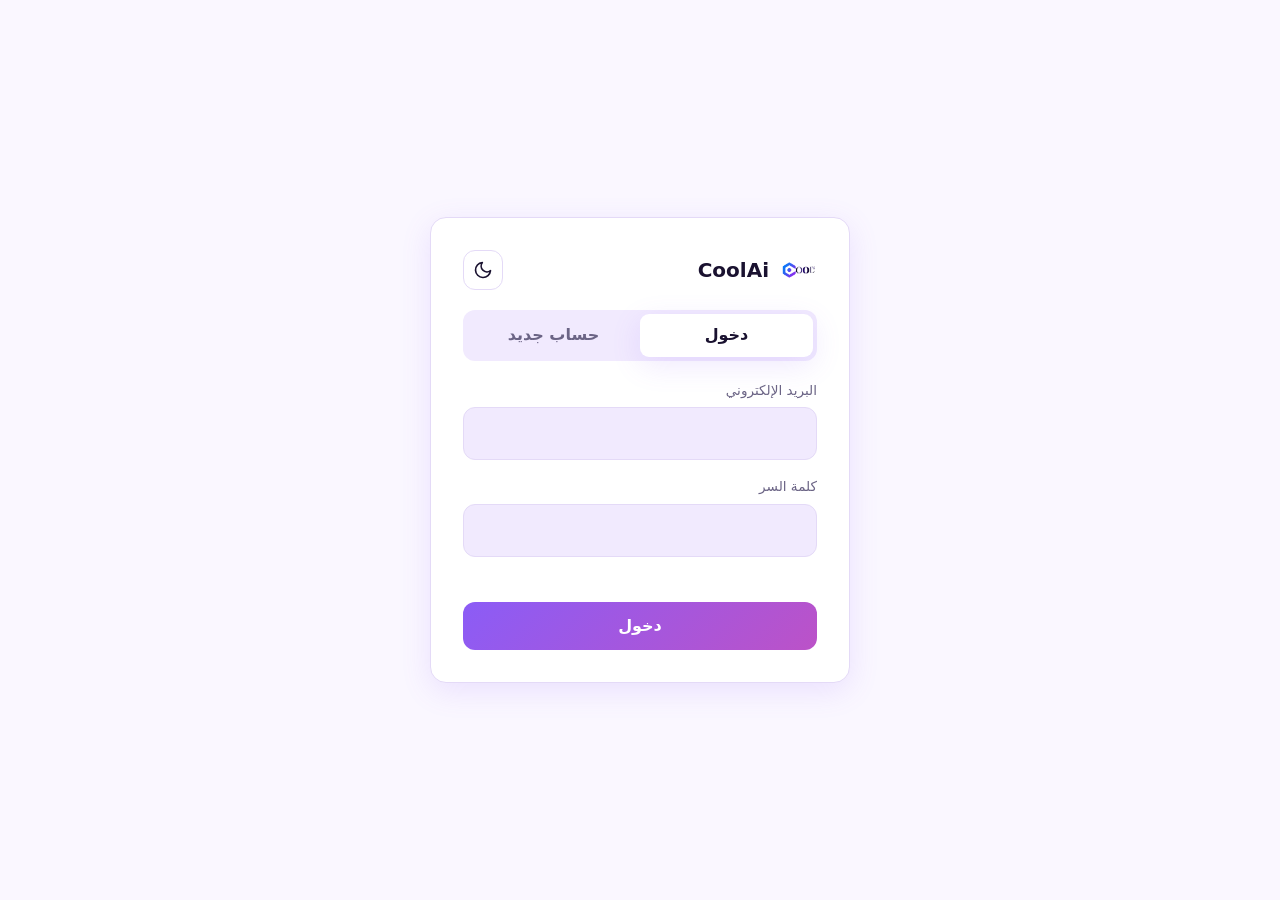
==== log/login.html @ a1fe57a4 "first commit" ====
<!DOCTYPE html><html lang="ar" dir="rtl"><head><meta charset="UTF-8"><meta name="viewport" content="width=device-width,initial-scale=1"><title>CoolAi - الدخول</title><link rel="icon" href="../img/fav.png"><script src="../core/theme.js"></script><link rel="stylesheet" href="../core/base.css"><link rel="stylesheet" href="login.css"></head><body>
<div class="auth"><div class="card"><div class="row" style="justify-content:space-between"><a class="brand" href="../"><img src="../img/logo.png" alt="">CoolAi</a><button class="icon-btn" onclick="toggleTheme()" aria-label="theme"><svg class="i-sun" viewBox="0 0 24 24"><circle cx="12" cy="12" r="4"/><path d="M12 2v2M12 20v2M4.9 4.9l1.4 1.4M17.7 17.7l1.4 1.4M2 12h2M20 12h2M4.9 19.1l1.4-1.4M17.7 6.3l1.4-1.4"/></svg><svg class="i-moon" viewBox="0 0 24 24"><path d="M21 12.8A9 9 0 1 1 11.2 3a7 7 0 0 0 9.8 9.8z"/></svg></button></div>
<div class="tabs"><button id="t-login" class="on">دخول</button><button id="t-signup">حساب جديد</button></div>
<form id="f" novalidate><div class="field" id="g-name" hidden><label>الاسم</label><input id="name" maxlength="40" autocomplete="name"></div>
<div class="field"><label>البريد الإلكتروني</label><input id="email" type="email" autocomplete="email" dir="ltr"></div>
<div class="field"><label>كلمة السر</label><input id="password" type="password" autocomplete="current-password" dir="ltr"></div>
<div class="field" id="g-code" hidden><label>كود الدعوة (اختياري)</label><input id="invite" maxlength="12" dir="ltr"></div>
<div class="err" id="err"></div><button class="btn primary block" id="go">دخول</button></form></div></div>
<script src="../core/config.js"></script><script src="../core/api.js"></script><script src="login.js"></script></body></html>
---- core/base.css ----
:root{--bg:#faf7ff;--surface:#fff;--surface2:#f1eafe;--border:#e4daf7;--text:#1a1230;--muted:#6b6485;--brand:#8b5cf6;--brand2:#ec4899;--grad:linear-gradient(135deg,var(--brand),var(--brand2));--danger:#ef4444;--shadow:0 8px 30px rgba(139,92,246,.14);--r:16px}
[data-theme=dark]{--bg:#0c0a16;--surface:#151226;--surface2:#1d1933;--border:#2b2547;--text:#f1ecff;--muted:#9a93b8;--shadow:0 8px 30px rgba(0,0,0,.35)}
*{box-sizing:border-box;margin:0;padding:0}
html{scroll-behavior:smooth}
body{font-family:'Segoe UI',Tahoma,system-ui,sans-serif;background:var(--bg);color:var(--text);line-height:1.6;transition:background .25s,color .25s}
a{color:inherit;text-decoration:none}button,input,textarea{font:inherit;color:inherit}
.brand{display:flex;align-items:center;gap:10px;font-weight:800;font-size:1.25rem}.brand img{width:38px;height:38px;border-radius:10px}
.btn{display:inline-flex;align-items:center;justify-content:center;gap:8px;padding:.7rem 1.3rem;border-radius:12px;border:1px solid var(--border);background:var(--surface);cursor:pointer;font-weight:700;transition:transform .15s,box-shadow .2s}
.btn:hover{transform:translateY(-1px);box-shadow:var(--shadow)}
.btn.primary{background:var(--grad);color:#fff;border:0}.btn.block{width:100%}.btn:disabled{opacity:.55;cursor:not-allowed;transform:none}
.icon-btn{width:40px;height:40px;border-radius:12px;border:1px solid var(--border);background:var(--surface);cursor:pointer;display:grid;place-items:center}
.icon-btn svg,.nav a svg{width:20px;height:20px;stroke:currentColor;fill:none;stroke-width:2;stroke-linecap:round;stroke-linejoin:round}
[data-theme=dark] .i-moon,[data-theme=light] .i-sun{display:none}
.row{display:flex;gap:.6rem;align-items:center}
.grad{background:var(--grad);-webkit-background-clip:text;background-clip:text;color:transparent}
.card{background:var(--surface);border:1px solid var(--border);border-radius:var(--r);padding:1.4rem;box-shadow:var(--shadow)}
.card .ic{width:44px;height:44px;border-radius:12px;background:var(--grad);display:grid;place-items:center;margin-bottom:.8rem;color:#fff}
.card .ic svg{width:22px;height:22px;stroke:#fff;fill:none;stroke-width:2}
.card p{color:var(--muted);font-size:.92rem}
.grad{background-size:200% 200%}
@keyframes rise{from{opacity:0;transform:translateY(18px)}}
@keyframes float{50%{transform:translateY(-6px)}}
@keyframes blob{50%{transform:translate(30px,-20px) scale(1.12)}}
@keyframes shimmer{to{background-position:-200% 0}}
@keyframes pop{40%{transform:scale(1.4)}}
@keyframes grad{50%{background-position:100% 50%}}
.rise{animation:rise .5s both}
.btn.primary{background-size:200% 200%;animation:grad 6s ease infinite}
.btn:active,.icon-btn:active{transform:scale(.95)}
.icon-btn{transition:transform .15s,border-color .2s}.icon-btn:hover{border-color:var(--brand)}
.brand img{animation:float 4s ease-in-out infinite}
.card{transition:transform .25s,box-shadow .25s}.card:hover{transform:translateY(-3px)}
.skel{height:120px;border-radius:16px;margin-bottom:1rem;background:linear-gradient(90deg,var(--surface2) 25%,var(--surface) 50%,var(--surface2) 75%);background-size:200% 100%;animation:shimmer 1.4s infinite}
.avatar{width:42px;height:42px;border-radius:50%;background:var(--grad);color:#fff;display:grid;place-items:center;font-weight:800;flex:none}
@media(prefers-reduced-motion:reduce){*{animation:none!important;transition:none!important}}
---- log/login.css ----
.auth{min-height:100vh;display:grid;place-items:center;padding:1rem}
.auth .card{width:100%;max-width:420px;padding:2rem}
.tabs{display:grid;grid-template-columns:1fr 1fr;background:var(--surface2);border-radius:12px;padding:4px;margin:1.2rem 0}
.tabs button{border:0;background:none;padding:.55rem;border-radius:9px;cursor:pointer;font-weight:700;color:var(--muted)}
.tabs button.on{background:var(--surface);color:var(--text);box-shadow:var(--shadow)}
.field{margin-bottom:1rem}.field label{display:block;font-size:.85rem;color:var(--muted);margin-bottom:.35rem}
.field input,.composer textarea{width:100%;padding:.8rem 1rem;background:var(--surface2);border:1px solid var(--border);border-radius:12px;outline:none;transition:border .2s}
.field input:focus,.composer textarea:focus{border-color:var(--brand)}
.err{color:var(--danger);font-size:.85rem;min-height:1.2rem;margin-bottom:.6rem}
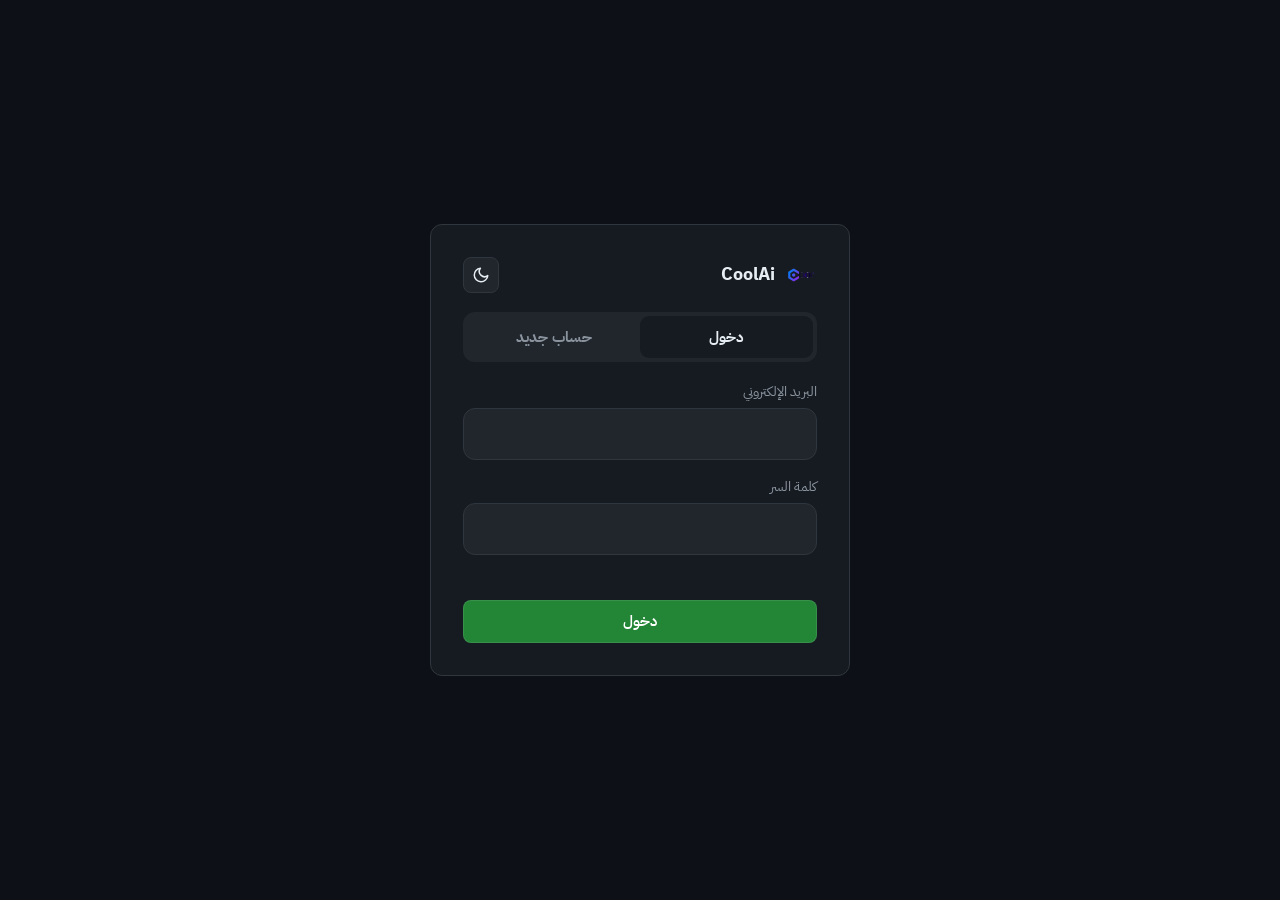
==== commit 5b378ed2: "hello" ====
--- a/log/login.html
+++ b/log/login.html
@@ -1,9 +1,9 @@
-<!DOCTYPE html><html lang="ar" dir="rtl"><head><meta charset="UTF-8"><meta name="viewport" content="width=device-width,initial-scale=1"><title>CoolAi - الدخول</title><link rel="icon" href="../img/fav.png"><script src="../core/theme.js"></script><link rel="stylesheet" href="../core/base.css"><link rel="stylesheet" href="login.css"></head><body>
+<!DOCTYPE html><html lang="ar" dir="rtl"><head><meta name="theme-color" content="#0d1117"><meta charset="UTF-8"><meta name="viewport" content="width=device-width,initial-scale=1"><title>CoolAi - الدخول</title><link rel="icon" href="../img/fav.png"><script src="../core/theme.js"></script><link rel="stylesheet" href="../core/base.css"><link rel="stylesheet" href="login.css"></head><body>
 <div class="auth"><div class="card"><div class="row" style="justify-content:space-between"><a class="brand" href="../"><img src="../img/logo.png" alt="">CoolAi</a><button class="icon-btn" onclick="toggleTheme()" aria-label="theme"><svg class="i-sun" viewBox="0 0 24 24"><circle cx="12" cy="12" r="4"/><path d="M12 2v2M12 20v2M4.9 4.9l1.4 1.4M17.7 17.7l1.4 1.4M2 12h2M20 12h2M4.9 19.1l1.4-1.4M17.7 6.3l1.4-1.4"/></svg><svg class="i-moon" viewBox="0 0 24 24"><path d="M21 12.8A9 9 0 1 1 11.2 3a7 7 0 0 0 9.8 9.8z"/></svg></button></div>
 <div class="tabs"><button id="t-login" class="on">دخول</button><button id="t-signup">حساب جديد</button></div>
 <form id="f" novalidate><div class="field" id="g-name" hidden><label>الاسم</label><input id="name" maxlength="40" autocomplete="name"></div>
 <div class="field"><label>البريد الإلكتروني</label><input id="email" type="email" autocomplete="email" dir="ltr"></div>
 <div class="field"><label>كلمة السر</label><input id="password" type="password" autocomplete="current-password" dir="ltr"></div>
 <div class="field" id="g-code" hidden><label>كود الدعوة (اختياري)</label><input id="invite" maxlength="12" dir="ltr"></div>
-<div class="err" id="err"></div><button class="btn primary block" id="go">دخول</button></form></div></div>
+<div id="ts" style="margin-bottom:1rem"></div><div class="err" id="err"></div><button class="btn primary block" id="go">دخول</button></form></div></div>
 <script src="../core/config.js"></script><script src="../core/api.js"></script><script src="login.js"></script></body></html>
--- a/core/base.css
+++ b/core/base.css
@@ -1,35 +1,40 @@
-:root{--bg:#faf7ff;--surface:#fff;--surface2:#f1eafe;--border:#e4daf7;--text:#1a1230;--muted:#6b6485;--brand:#8b5cf6;--brand2:#ec4899;--grad:linear-gradient(135deg,var(--brand),var(--brand2));--danger:#ef4444;--shadow:0 8px 30px rgba(139,92,246,.14);--r:16px}
-[data-theme=dark]{--bg:#0c0a16;--surface:#151226;--surface2:#1d1933;--border:#2b2547;--text:#f1ecff;--muted:#9a93b8;--shadow:0 8px 30px rgba(0,0,0,.35)}
+@import url('https://fonts.googleapis.com/css2?family=IBM+Plex+Sans+Arabic:wght@400;500;600;700&family=JetBrains+Mono:wght@400;600&display=swap');
+:root,[data-theme=github]{--bg:#0d1117;--surface:#161b22;--surface2:#21262d;--border:#30363d;--text:#e6edf3;--muted:#8b949e;--brand:#238636;--brand-h:#3fb950;--danger:#f85149;--gold:#d29922;--r:12px}
+[data-theme=vscode]{--bg:#1e1e1e;--surface:#252526;--surface2:#2d2d30;--border:#3c3c3c;--text:#d4d4d4;--muted:#858585;--brand:#1f8a70;--brand-h:#4ec9b0;--danger:#f48771;--gold:#dcdcaa}
+:root{--brand2:var(--brand-h);--grad:var(--brand)}
 *{box-sizing:border-box;margin:0;padding:0}
-html{scroll-behavior:smooth}
-body{font-family:'Segoe UI',Tahoma,system-ui,sans-serif;background:var(--bg);color:var(--text);line-height:1.6;transition:background .25s,color .25s}
-a{color:inherit;text-decoration:none}button,input,textarea{font:inherit;color:inherit}
-.brand{display:flex;align-items:center;gap:10px;font-weight:800;font-size:1.25rem}.brand img{width:38px;height:38px;border-radius:10px}
-.btn{display:inline-flex;align-items:center;justify-content:center;gap:8px;padding:.7rem 1.3rem;border-radius:12px;border:1px solid var(--border);background:var(--surface);cursor:pointer;font-weight:700;transition:transform .15s,box-shadow .2s}
-.btn:hover{transform:translateY(-1px);box-shadow:var(--shadow)}
-.btn.primary{background:var(--grad);color:#fff;border:0}.btn.block{width:100%}.btn:disabled{opacity:.55;cursor:not-allowed;transform:none}
-.icon-btn{width:40px;height:40px;border-radius:12px;border:1px solid var(--border);background:var(--surface);cursor:pointer;display:grid;place-items:center}
-.icon-btn svg,.nav a svg{width:20px;height:20px;stroke:currentColor;fill:none;stroke-width:2;stroke-linecap:round;stroke-linejoin:round}
-[data-theme=dark] .i-moon,[data-theme=light] .i-sun{display:none}
+[hidden]{display:none!important}
+html{color-scheme:dark}
+body{font-family:'IBM Plex Sans Arabic','Segoe UI',Tahoma,system-ui,sans-serif;font-size:15px;background:var(--bg);color:var(--text);line-height:1.6}
+a{color:inherit;text-decoration:none}button,input,textarea,select{font:inherit;color:inherit}
+:focus-visible{outline:2px solid var(--brand-h);outline-offset:2px}
+::-webkit-scrollbar{width:10px;height:10px}::-webkit-scrollbar-thumb{background:var(--border);border-radius:8px;border:2px solid var(--bg)}
+.brand{display:flex;align-items:center;gap:10px;font-weight:700;font-size:1.15rem}.brand img{width:32px;height:32px;border-radius:8px}
+.btn{display:inline-flex;align-items:center;justify-content:center;gap:8px;padding:.55rem 1rem;border-radius:8px;border:1px solid var(--border);background:var(--surface2);cursor:pointer;font-weight:600;font-size:.92rem;transition:background .15s,border-color .15s}
+.btn:hover{border-color:var(--muted)}
+.btn.primary{background:var(--brand);border-color:rgba(240,246,252,.1);color:#fff}.btn.primary:hover{background:var(--brand-h);color:#0d1117}
+.btn.block{width:100%}.btn:disabled{opacity:.5;cursor:not-allowed}
+.icon-btn{width:36px;height:36px;border-radius:8px;border:1px solid var(--border);background:var(--surface2);cursor:pointer;display:grid;place-items:center;flex:none;transition:border-color .15s}.icon-btn:hover{border-color:var(--muted)}
+.icon-btn svg,.nav a svg{width:18px;height:18px;stroke:currentColor;fill:none;stroke-width:2;stroke-linecap:round;stroke-linejoin:round;flex:none}
+.i-sun{display:none}
 .row{display:flex;gap:.6rem;align-items:center}
-.grad{background:var(--grad);-webkit-background-clip:text;background-clip:text;color:transparent}
-.card{background:var(--surface);border:1px solid var(--border);border-radius:var(--r);padding:1.4rem;box-shadow:var(--shadow)}
-.card .ic{width:44px;height:44px;border-radius:12px;background:var(--grad);display:grid;place-items:center;margin-bottom:.8rem;color:#fff}
-.card .ic svg{width:22px;height:22px;stroke:#fff;fill:none;stroke-width:2}
+.grad{color:var(--brand-h)}
+.card{background:var(--surface);border:1px solid var(--border);border-radius:var(--r);padding:1.2rem}
+.card .ic{width:40px;height:40px;border-radius:8px;background:var(--surface2);border:1px solid var(--border);display:grid;place-items:center;margin-bottom:.8rem;color:var(--brand-h)}
+.card .ic svg{width:20px;height:20px;stroke:currentColor;fill:none;stroke-width:2}
 .card p{color:var(--muted);font-size:.92rem}
-.grad{background-size:200% 200%}
-@keyframes rise{from{opacity:0;transform:translateY(18px)}}
-@keyframes float{50%{transform:translateY(-6px)}}
-@keyframes blob{50%{transform:translate(30px,-20px) scale(1.12)}}
+.field{margin-bottom:1rem}.field label{display:block;font-size:.85rem;color:var(--muted);margin-bottom:.35rem}
+.field input,.compose textarea{width:100%;padding:.65rem .85rem;background:var(--bg);border:1px solid var(--border);border-radius:8px;outline:none}
+.field input:focus,.compose textarea:focus{border-color:var(--brand-h)}
+.err{color:var(--danger);font-size:.85rem;min-height:1.2rem}
+.pill{display:inline-flex;gap:6px;align-items:center;padding:.25rem .75rem;border-radius:99px;background:var(--surface2);border:1px solid var(--border);font-size:.85rem;font-weight:600}
+.pill.low{color:var(--danger);border-color:var(--danger)}
+.coin{display:inline-grid;place-items:center;width:18px;height:18px;border-radius:50%;background:var(--gold);color:#1a1300;font:700 11px/1 'JetBrains Mono',monospace;font-style:normal;flex:none}
+.avatar{width:40px;height:40px;border-radius:50%;background:var(--brand);color:#fff;display:grid;place-items:center;font-weight:700;flex:none;overflow:hidden}
+.skel{height:120px;border-radius:12px;margin-bottom:1rem;background:linear-gradient(90deg,var(--surface2) 25%,var(--surface) 50%,var(--surface2) 75%);background-size:200% 100%;animation:shimmer 1.4s infinite}
 @keyframes shimmer{to{background-position:-200% 0}}
-@keyframes pop{40%{transform:scale(1.4)}}
-@keyframes grad{50%{background-position:100% 50%}}
-.rise{animation:rise .5s both}
-.btn.primary{background-size:200% 200%;animation:grad 6s ease infinite}
-.btn:active,.icon-btn:active{transform:scale(.95)}
-.icon-btn{transition:transform .15s,border-color .2s}.icon-btn:hover{border-color:var(--brand)}
-.brand img{animation:float 4s ease-in-out infinite}
-.card{transition:transform .25s,box-shadow .25s}.card:hover{transform:translateY(-3px)}
-.skel{height:120px;border-radius:16px;margin-bottom:1rem;background:linear-gradient(90deg,var(--surface2) 25%,var(--surface) 50%,var(--surface2) 75%);background-size:200% 100%;animation:shimmer 1.4s infinite}
-.avatar{width:42px;height:42px;border-radius:50%;background:var(--grad);color:#fff;display:grid;place-items:center;font-weight:800;flex:none}
+@keyframes rise{from{opacity:0;transform:translateY(8px)}}
+@keyframes b{50%{transform:translateY(-4px);opacity:.4}}
+@keyframes pop{40%{transform:scale(1.35)}}
+.rise{animation:rise .3s both}
 @media(prefers-reduced-motion:reduce){*{animation:none!important;transition:none!important}}
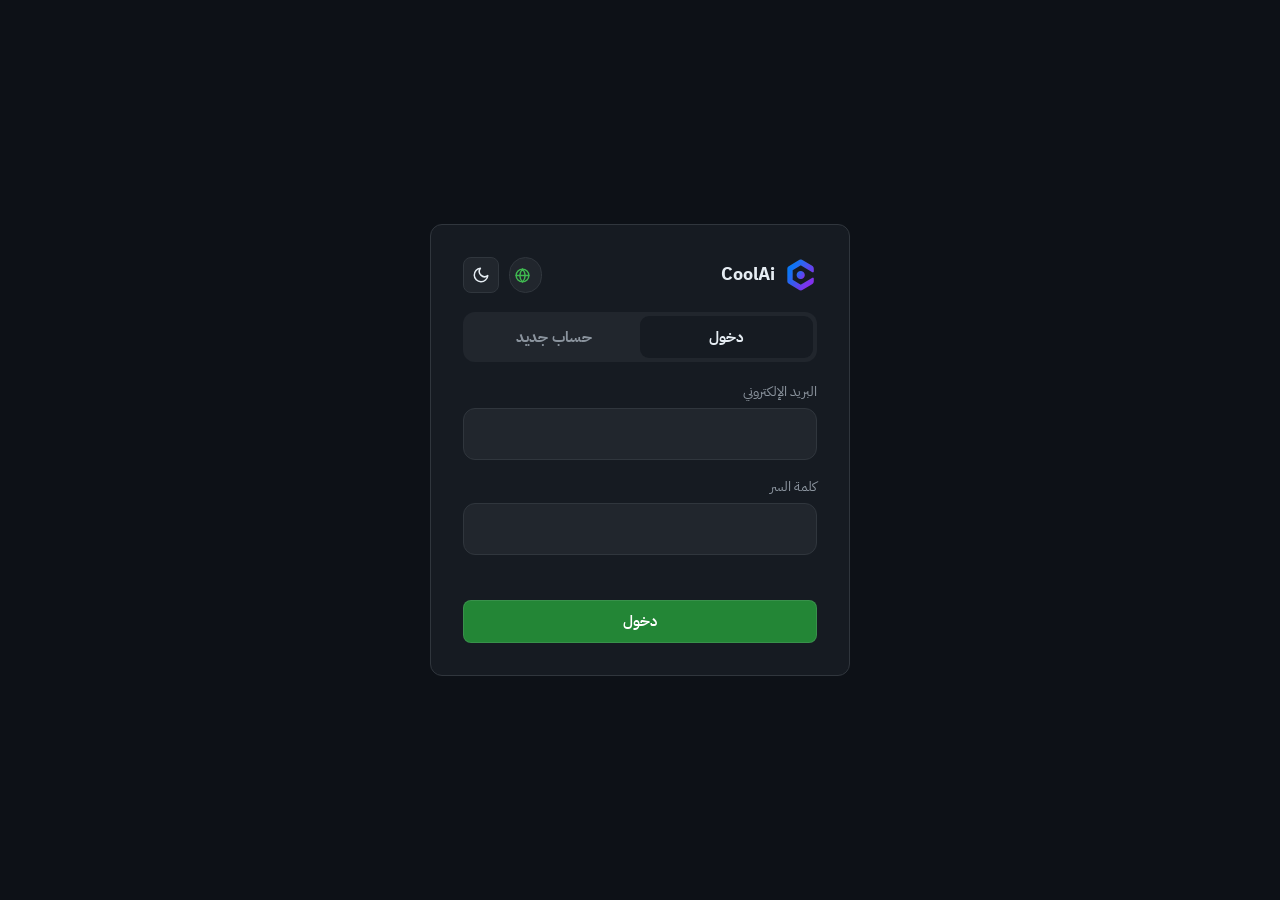
==== commit 32707bdb: "V105.2" ====
--- a/log/login.html
+++ b/log/login.html
@@ -1,9 +1,9 @@
 <!DOCTYPE html><html lang="ar" dir="rtl"><head><meta name="theme-color" content="#0d1117"><meta charset="UTF-8"><meta name="viewport" content="width=device-width,initial-scale=1"><title>CoolAi - الدخول</title><link rel="icon" href="../img/fav.png"><script src="../core/theme.js"></script><link rel="stylesheet" href="../core/base.css"><link rel="stylesheet" href="login.css"></head><body>
-<div class="auth"><div class="card"><div class="row" style="justify-content:space-between"><a class="brand" href="../"><img src="../img/logo.png" alt="">CoolAi</a><button class="icon-btn" onclick="toggleTheme()" aria-label="theme"><svg class="i-sun" viewBox="0 0 24 24"><circle cx="12" cy="12" r="4"/><path d="M12 2v2M12 20v2M4.9 4.9l1.4 1.4M17.7 17.7l1.4 1.4M2 12h2M20 12h2M4.9 19.1l1.4-1.4M17.7 6.3l1.4-1.4"/></svg><svg class="i-moon" viewBox="0 0 24 24"><path d="M21 12.8A9 9 0 1 1 11.2 3a7 7 0 0 0 9.8 9.8z"/></svg></button></div>
+<div class="auth"><div class="card"><div class="row" style="justify-content:space-between"><a class="brand" href="../"><img src="../img/logo.png" alt="">CoolAi</a><div class="row"><div id="google_translate_element" class="tr"></div><button class="icon-btn" data-tt aria-label="theme"><svg class="i-sun" viewBox="0 0 24 24"><circle cx="12" cy="12" r="4"/><path d="M12 2v2M12 20v2M4.9 4.9l1.4 1.4M17.7 17.7l1.4 1.4M2 12h2M20 12h2M4.9 19.1l1.4-1.4M17.7 6.3l1.4-1.4"/></svg><svg class="i-moon" viewBox="0 0 24 24"><path d="M21 12.8A9 9 0 1 1 11.2 3a7 7 0 0 0 9.8 9.8z"/></svg></button></div></div>
 <div class="tabs"><button id="t-login" class="on">دخول</button><button id="t-signup">حساب جديد</button></div>
 <form id="f" novalidate><div class="field" id="g-name" hidden><label>الاسم</label><input id="name" maxlength="40" autocomplete="name"></div>
 <div class="field"><label>البريد الإلكتروني</label><input id="email" type="email" autocomplete="email" dir="ltr"></div>
 <div class="field"><label>كلمة السر</label><input id="password" type="password" autocomplete="current-password" dir="ltr"></div>
 <div class="field" id="g-code" hidden><label>كود الدعوة (اختياري)</label><input id="invite" maxlength="12" dir="ltr"></div>
 <div id="ts" style="margin-bottom:1rem"></div><div class="err" id="err"></div><button class="btn primary block" id="go">دخول</button></form></div></div>
-<script src="../core/config.js"></script><script src="../core/api.js"></script><script src="login.js"></script></body></html>
+<script src="../core/config.js"></script><script src="../core/api.js"></script><script src="login.js"></script><script src="../core/translate.js"></script></body></html>
--- a/core/base.css
+++ b/core/base.css
@@ -38,3 +38,27 @@
 @keyframes pop{40%{transform:scale(1.35)}}
 .rise{animation:rise .3s both}
 @media(prefers-reduced-motion:reduce){*{animation:none!important;transition:none!important}}
+.ticker{background:#000;color:#fff;overflow:hidden;white-space:nowrap;height:32px;display:flex;align-items:center;border-bottom:1px solid #1f1f1f;flex:none;position:relative;z-index:40}
+.tk-track{display:flex;width:max-content;direction:ltr;animation:tk 30s linear infinite}
+.ticker:hover .tk-track{animation-play-state:paused}
+.tk-grp{display:flex;align-items:center;flex:none}
+.tk-b,.tk-r{font-weight:700;font-size:.88rem;padding:0 .2rem}
+.tk-b{color:#3b82f6}.tk-r{color:#ef4444}
+.tk-dot{font-style:normal;color:#fff;opacity:.85;padding:0 1rem}
+@keyframes tk{from{transform:translateX(-50%)}to{transform:translateX(0)}}
+.probadge{display:inline-flex;align-items:center;padding:.15rem .6rem;border-radius:99px;font:700 .75rem/1.4 'JetBrains Mono',monospace;letter-spacing:1px;color:#1a1300;background:linear-gradient(135deg,#f5d36b,#d29922);flex:none}
+.star{color:var(--gold);border-color:color-mix(in srgb,var(--gold) 55%,var(--border))}
+.star svg{fill:var(--gold);stroke:var(--gold);animation:twinkle 2.4s ease-in-out infinite}
+@keyframes twinkle{50%{transform:scale(1.18) rotate(8deg);opacity:.75}}
+.tr{display:flex;align-items:center;gap:.35rem;height:36px;padding:0 .3rem 0 .6rem;background:var(--surface2);border:1px solid var(--border);border-radius:999px;transition:border-color .15s}
+.tr:hover,.tr:focus-within{border-color:var(--brand-h)}
+.tr::before{content:'';flex:none;width:17px;height:17px;background:var(--brand-h);-webkit-mask:url("data:image/svg+xml,%3Csvg xmlns='http://www.w3.org/2000/svg' viewBox='0 0 24 24' fill='none' stroke='black' stroke-width='2' stroke-linecap='round'%3E%3Ccircle cx='12' cy='12' r='9'/%3E%3Cpath d='M3 12h18M12 3c2.5 2.7 3.8 5.7 3.8 9s-1.3 6.3-3.8 9c-2.5-2.7-3.8-5.7-3.8-9S9.5 5.7 12 3z'/%3E%3C/svg%3E") center/contain no-repeat;mask:url("data:image/svg+xml,%3Csvg xmlns='http://www.w3.org/2000/svg' viewBox='0 0 24 24' fill='none' stroke='black' stroke-width='2' stroke-linecap='round'%3E%3Ccircle cx='12' cy='12' r='9'/%3E%3Cpath d='M3 12h18M12 3c2.5 2.7 3.8 5.7 3.8 9s-1.3 6.3-3.8 9c-2.5-2.7-3.8-5.7-3.8-9S9.5 5.7 12 3z'/%3E%3C/svg%3E") center/contain no-repeat}
+[dir=rtl] .tr{padding:0 .6rem 0 .3rem}
+.tr .goog-te-gadget{font-size:0!important;line-height:0;color:transparent}
+.tr .goog-te-gadget>span,.tr .goog-te-gadget>div>span,.tr .goog-logo-link{display:none!important}
+.tr select.goog-te-combo{font:600 .8rem 'IBM Plex Sans Arabic',sans-serif;margin:0!important;max-width:104px;height:32px;padding:0 .2rem;background:transparent;color:var(--text);border:0;border-radius:999px;cursor:pointer;outline:none;appearance:none;-webkit-appearance:none}
+.tr select.goog-te-combo option{background:var(--surface);color:var(--text)}
+@media(max-width:760px){.tr{padding:0 .5rem!important}.tr select.goog-te-combo{max-width:22px;color:transparent}.tr select.goog-te-combo option{color:var(--text)}}
+iframe.goog-te-banner-frame,.goog-te-banner-frame,#goog-gt-tt,.goog-tooltip,.goog-text-highlight{display:none!important;box-shadow:none!important;background:none!important}
+body{top:0!important}
+.notranslate{translate:no}
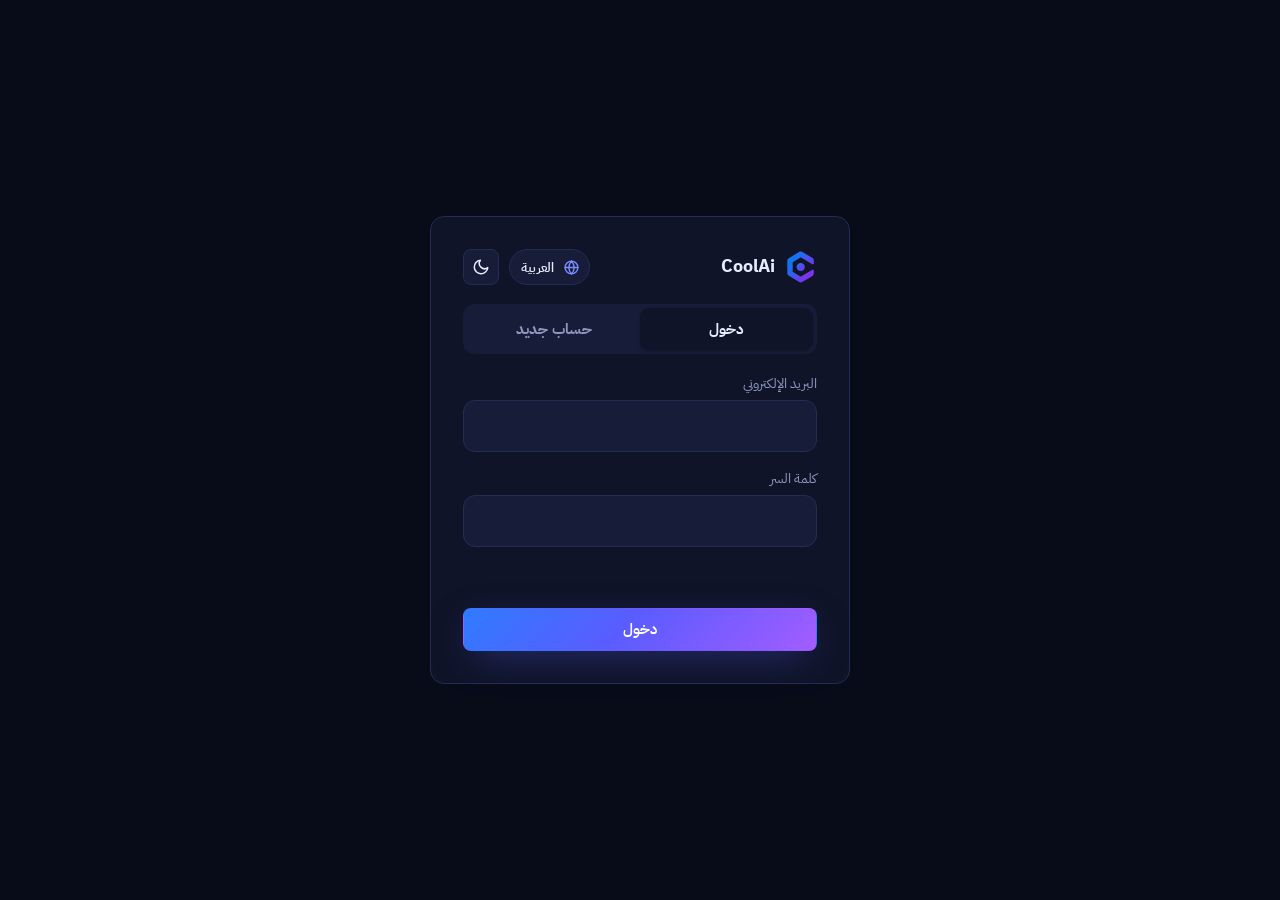
==== commit f6926d35: "V108" ====
--- a/log/login.html
+++ b/log/login.html
@@ -1,4 +1,4 @@
-<!DOCTYPE html><html lang="ar" dir="rtl"><head><meta name="theme-color" content="#0d1117"><meta charset="UTF-8"><meta name="viewport" content="width=device-width,initial-scale=1"><title>CoolAi - الدخول</title><link rel="icon" href="../img/fav.png"><script src="../core/theme.js"></script><link rel="stylesheet" href="../core/base.css"><link rel="stylesheet" href="login.css"></head><body>
+<!DOCTYPE html><html lang="ar" dir="rtl"><head><meta name="theme-color" content="#080b18"><meta charset="UTF-8"><meta name="viewport" content="width=device-width,initial-scale=1,maximum-scale=1,minimum-scale=1,user-scalable=no,viewport-fit=cover"><title>CoolAi - الدخول</title><link rel="icon" href="../img/fav.png"><script src="../core/theme.js"></script><link rel="stylesheet" href="../core/base.css"><link rel="stylesheet" href="login.css"></head><body>
 <div class="auth"><div class="card"><div class="row" style="justify-content:space-between"><a class="brand" href="../"><img src="../img/logo.png" alt="">CoolAi</a><div class="row"><div id="google_translate_element" class="tr"></div><button class="icon-btn" data-tt aria-label="theme"><svg class="i-sun" viewBox="0 0 24 24"><circle cx="12" cy="12" r="4"/><path d="M12 2v2M12 20v2M4.9 4.9l1.4 1.4M17.7 17.7l1.4 1.4M2 12h2M20 12h2M4.9 19.1l1.4-1.4M17.7 6.3l1.4-1.4"/></svg><svg class="i-moon" viewBox="0 0 24 24"><path d="M21 12.8A9 9 0 1 1 11.2 3a7 7 0 0 0 9.8 9.8z"/></svg></button></div></div>
 <div class="tabs"><button id="t-login" class="on">دخول</button><button id="t-signup">حساب جديد</button></div>
 <form id="f" novalidate><div class="field" id="g-name" hidden><label>الاسم</label><input id="name" maxlength="40" autocomplete="name"></div>
--- a/core/base.css
+++ b/core/base.css
@@ -1,7 +1,7 @@
 @import url('https://fonts.googleapis.com/css2?family=IBM+Plex+Sans+Arabic:wght@400;500;600;700&family=JetBrains+Mono:wght@400;600&display=swap');
-:root,[data-theme=github]{--bg:#0d1117;--surface:#161b22;--surface2:#21262d;--border:#30363d;--text:#e6edf3;--muted:#8b949e;--brand:#238636;--brand-h:#3fb950;--danger:#f85149;--gold:#d29922;--r:12px}
-[data-theme=vscode]{--bg:#1e1e1e;--surface:#252526;--surface2:#2d2d30;--border:#3c3c3c;--text:#d4d4d4;--muted:#858585;--brand:#1f8a70;--brand-h:#4ec9b0;--danger:#f48771;--gold:#dcdcaa}
-:root{--brand2:var(--brand-h);--grad:var(--brand)}
+:root,[data-theme=github]{--bg:#080b18;--surface:#0f1428;--surface2:#171d38;--border:#252c52;--text:#e9ecff;--muted:#8f96bf;--brand:#4b5dff;--brand-h:#7d8bff;--accent:#a35cff;--cyan:#38c8ff;--danger:#ff5d73;--gold:#f2b84b;--r:14px}
+[data-theme=vscode]{--bg:#0c0d12;--surface:#14161d;--surface2:#1c1f29;--border:#2b2f3d;--text:#e6e8ef;--muted:#8a8fa3;--brand:#4b5dff;--brand-h:#7d8bff;--accent:#a35cff;--cyan:#38c8ff;--danger:#ff6b7d;--gold:#f2b84b}
+:root{--brand2:var(--brand-h);--grad:linear-gradient(135deg,#2f7bff 0%,#5a5cff 45%,#a35cff 100%);--glow:0 10px 40px -12px rgba(91,92,255,.55)}
 *{box-sizing:border-box;margin:0;padding:0}
 [hidden]{display:none!important}
 html{color-scheme:dark}
@@ -12,13 +12,13 @@
 .brand{display:flex;align-items:center;gap:10px;font-weight:700;font-size:1.15rem}.brand img{width:32px;height:32px;border-radius:8px}
 .btn{display:inline-flex;align-items:center;justify-content:center;gap:8px;padding:.55rem 1rem;border-radius:8px;border:1px solid var(--border);background:var(--surface2);cursor:pointer;font-weight:600;font-size:.92rem;transition:background .15s,border-color .15s}
 .btn:hover{border-color:var(--muted)}
-.btn.primary{background:var(--brand);border-color:rgba(240,246,252,.1);color:#fff}.btn.primary:hover{background:var(--brand-h);color:#0d1117}
+.btn.primary{background:var(--grad);border-color:transparent;color:#fff;box-shadow:var(--glow)}.btn.primary:hover{filter:brightness(1.12);color:#fff}
 .btn.block{width:100%}.btn:disabled{opacity:.5;cursor:not-allowed}
 .icon-btn{width:36px;height:36px;border-radius:8px;border:1px solid var(--border);background:var(--surface2);cursor:pointer;display:grid;place-items:center;flex:none;transition:border-color .15s}.icon-btn:hover{border-color:var(--muted)}
 .icon-btn svg,.nav a svg{width:18px;height:18px;stroke:currentColor;fill:none;stroke-width:2;stroke-linecap:round;stroke-linejoin:round;flex:none}
 .i-sun{display:none}
 .row{display:flex;gap:.6rem;align-items:center}
-.grad{color:var(--brand-h)}
+.grad{background:var(--grad);-webkit-background-clip:text;background-clip:text;color:transparent}
 .card{background:var(--surface);border:1px solid var(--border);border-radius:var(--r);padding:1.2rem}
 .card .ic{width:40px;height:40px;border-radius:8px;background:var(--surface2);border:1px solid var(--border);display:grid;place-items:center;margin-bottom:.8rem;color:var(--brand-h)}
 .card .ic svg{width:20px;height:20px;stroke:currentColor;fill:none;stroke-width:2}
@@ -62,3 +62,21 @@
 iframe.goog-te-banner-frame,.goog-te-banner-frame,#goog-gt-tt,.goog-tooltip,.goog-text-highlight{display:none!important;box-shadow:none!important;background:none!important}
 body{top:0!important}
 .notranslate{translate:no}
+.trx{position:relative;padding:0!important;cursor:pointer}
+.trb{display:flex;align-items:center;gap:.35rem;height:100%;padding:0 .7rem 0 .2rem;background:none;border:0;color:var(--text);font:600 .8rem 'IBM Plex Sans Arabic',sans-serif;cursor:pointer;border-radius:999px}
+[dir=rtl] .trb{padding:0 .2rem 0 .7rem}
+.trx::before{margin-inline-start:.6rem;pointer-events:none}
+.trm{position:absolute;top:calc(100% + 6px);inset-inline-end:0;z-index:200;display:none;flex-direction:column;min-width:160px;max-height:min(60vh,380px);overflow-y:auto;padding:.3rem;background:var(--surface);border:1px solid var(--border);border-radius:12px;box-shadow:0 12px 30px rgba(0,0,0,.35)}
+.trx.open .trm{display:flex}
+.tro{all:unset;box-sizing:border-box;padding:.5rem .75rem;border-radius:8px;font:500 .88rem 'IBM Plex Sans Arabic',sans-serif;color:var(--text);cursor:pointer;text-align:start}
+.tro:hover,.tro:focus-visible{background:var(--surface2)}.tro.on{color:var(--brand-h);font-weight:700}
+@media(max-width:760px){.trb span{display:none}.trb{padding:0 .55rem!important}.trx::before{margin-inline-start:.55rem}}
+body{top:0!important}.skiptranslate iframe,body>.skiptranslate{display:none!important}
+html{-webkit-text-size-adjust:100%;text-size-adjust:100%;touch-action:manipulation;overflow-x:hidden;max-width:100%}
+body{overflow-x:hidden;max-width:100%;touch-action:manipulation;overscroll-behavior-x:none}
+*{-webkit-tap-highlight-color:transparent}
+img,svg,video,canvas,iframe{max-width:100%}
+@media(max-width:760px){input,textarea,select{font-size:16px!important}}
+.trnote{position:fixed;bottom:1rem;left:50%;transform:translateX(-50%);z-index:300;max-width:calc(100% - 2rem);padding:.6rem 1rem;border-radius:10px;background:var(--surface2);border:1px solid var(--border);color:var(--text);font-size:.85rem;box-shadow:0 8px 24px rgba(0,0,0,.35)}
+[dir=ltr] .nav a.on{box-shadow:inset 3px 0 0 var(--brand-h)}
+[dir=ltr] .trb{padding:0 .7rem 0 .2rem}
--- a/log/login.css
+++ b/log/login.css
@@ -1,9 +1,12 @@
-.auth{min-height:100vh;display:grid;place-items:center;padding:1rem}
-.auth .card{width:100%;max-width:420px;padding:2rem}
+.auth{min-height:100vh;min-height:100dvh;display:flex;align-items:center;justify-content:center;padding:1rem;width:100%;overflow-x:hidden}
+.auth .card{width:100%;max-width:420px;padding:2rem;min-width:0}
+.auth .card>.row{flex-wrap:wrap;gap:.6rem}
 .tabs{display:grid;grid-template-columns:1fr 1fr;background:var(--surface2);border-radius:12px;padding:4px;margin:1.2rem 0}
 .tabs button{border:0;background:none;padding:.55rem;border-radius:9px;cursor:pointer;font-weight:700;color:var(--muted)}
-.tabs button.on{background:var(--surface);color:var(--text);box-shadow:var(--shadow)}
+.tabs button.on{background:var(--surface);color:var(--text);box-shadow:0 1px 3px rgba(0,0,0,.3)}
 .field{margin-bottom:1rem}.field label{display:block;font-size:.85rem;color:var(--muted);margin-bottom:.35rem}
-.field input,.composer textarea{width:100%;padding:.8rem 1rem;background:var(--surface2);border:1px solid var(--border);border-radius:12px;outline:none;transition:border .2s}
-.field input:focus,.composer textarea:focus{border-color:var(--brand)}
+.field input{width:100%;min-width:0;padding:.8rem 1rem;background:var(--surface2);border:1px solid var(--border);border-radius:12px;outline:none;transition:border .2s}
+.field input:focus{border-color:var(--brand)}
 .err{color:var(--danger);font-size:.85rem;min-height:1.2rem;margin-bottom:.6rem}
+#ts{max-width:100%;overflow:hidden}
+@media(max-width:480px){.auth{padding:.75rem;}.auth .card{padding:1.3rem 1.1rem;border-radius:14px}}
